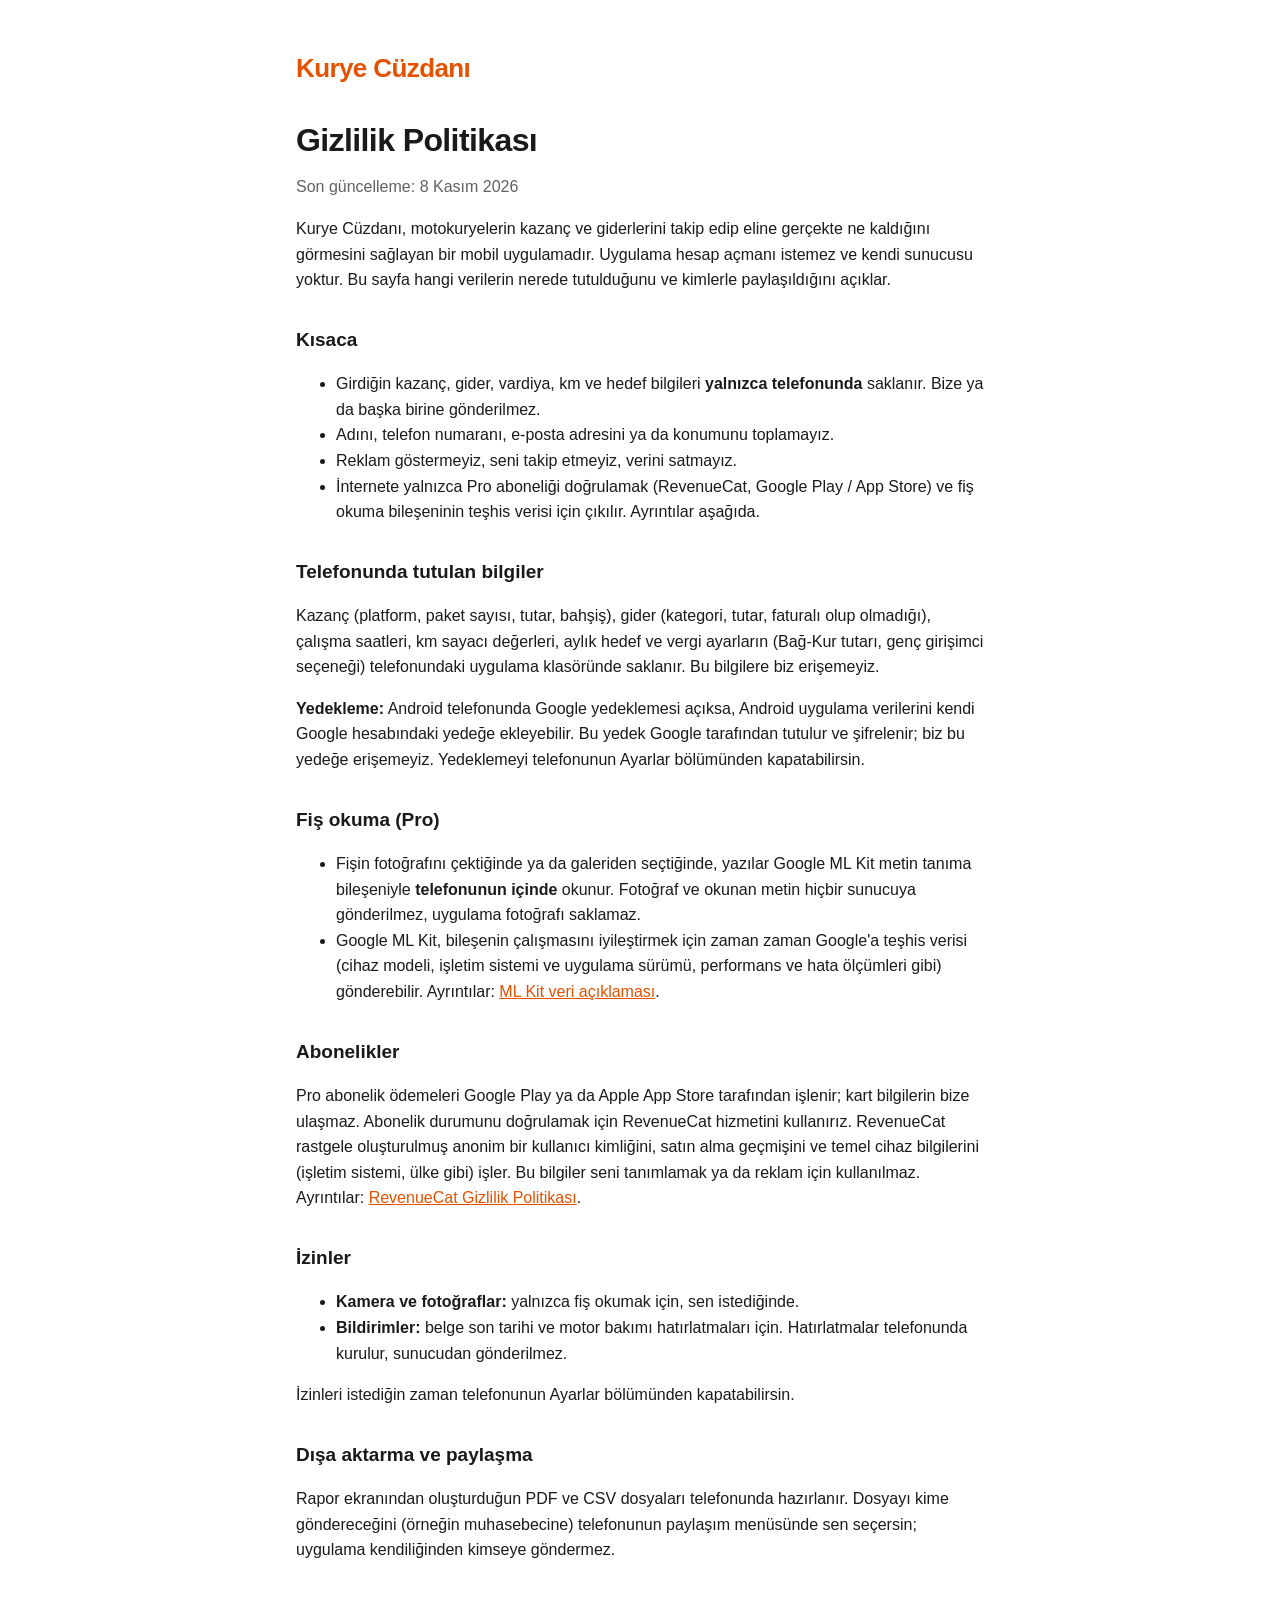
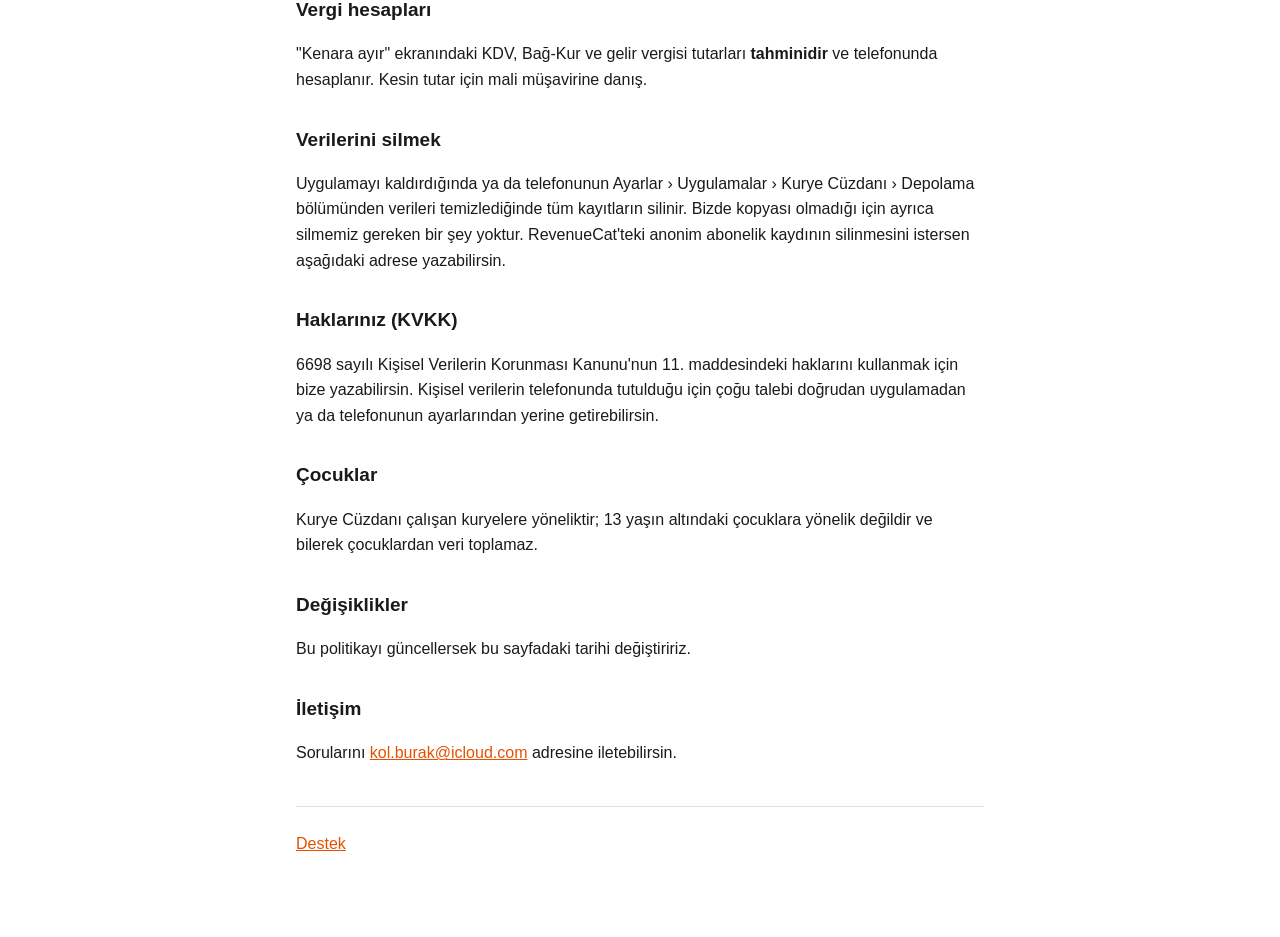
==== privacy.html @ 36efa277 "Kurye Cüzdanı: ilk sürüm (ücretsiz MVP + Pro özellikleri) - Kazanç/gider/vardiya girişi, ana ekran, " ====
<!doctype html>
<html lang="tr">
<head>
<meta charset="utf-8">
<meta name="viewport" content="width=device-width, initial-scale=1">
<title>Kurye Cüzdanı Gizlilik Politikası</title>
<link rel="stylesheet" href="style.css">
</head>
<body>
<main>
<p class="logo">Kurye Cüzdanı</p>
<h1>Gizlilik Politikası</h1>
<p class="muted">Son güncelleme: 8 Kasım 2026</p>

<p>Kurye Cüzdanı, motokuryelerin kazanç ve giderlerini takip edip eline gerçekte ne kaldığını görmesini sağlayan bir mobil uygulamadır. Uygulama hesap açmanı istemez ve kendi sunucusu yoktur. Bu sayfa hangi verilerin nerede tutulduğunu ve kimlerle paylaşıldığını açıklar.</p>

<h2>Kısaca</h2>
<ul>
<li>Girdiğin kazanç, gider, vardiya, km ve hedef bilgileri <strong>yalnızca telefonunda</strong> saklanır. Bize ya da başka birine gönderilmez.</li>
<li>Adını, telefon numaranı, e-posta adresini ya da konumunu toplamayız.</li>
<li>Reklam göstermeyiz, seni takip etmeyiz, verini satmayız.</li>
<li>İnternete yalnızca Pro aboneliği doğrulamak (RevenueCat, Google Play / App Store) ve fiş okuma bileşeninin teşhis verisi için çıkılır. Ayrıntılar aşağıda.</li>
</ul>

<h2>Telefonunda tutulan bilgiler</h2>
<p>Kazanç (platform, paket sayısı, tutar, bahşiş), gider (kategori, tutar, faturalı olup olmadığı), çalışma saatleri, km sayacı değerleri, aylık hedef ve vergi ayarların (Bağ-Kur tutarı, genç girişimci seçeneği) telefonundaki uygulama klasöründe saklanır. Bu bilgilere biz erişemeyiz.</p>
<p><strong>Yedekleme:</strong> Android telefonunda Google yedeklemesi açıksa, Android uygulama verilerini kendi Google hesabındaki yedeğe ekleyebilir. Bu yedek Google tarafından tutulur ve şifrelenir; biz bu yedeğe erişemeyiz. Yedeklemeyi telefonunun Ayarlar bölümünden kapatabilirsin.</p>

<h2>Fiş okuma (Pro)</h2>
<ul>
<li>Fişin fotoğrafını çektiğinde ya da galeriden seçtiğinde, yazılar Google ML Kit metin tanıma bileşeniyle <strong>telefonunun içinde</strong> okunur. Fotoğraf ve okunan metin hiçbir sunucuya gönderilmez, uygulama fotoğrafı saklamaz.</li>
<li>Google ML Kit, bileşenin çalışmasını iyileştirmek için zaman zaman Google'a teşhis verisi (cihaz modeli, işletim sistemi ve uygulama sürümü, performans ve hata ölçümleri gibi) gönderebilir. Ayrıntılar: <a href="https://developers.google.com/ml-kit/android-data-disclosure">ML Kit veri açıklaması</a>.</li>
</ul>

<h2>Abonelikler</h2>
<p>Pro abonelik ödemeleri Google Play ya da Apple App Store tarafından işlenir; kart bilgilerin bize ulaşmaz. Abonelik durumunu doğrulamak için RevenueCat hizmetini kullanırız. RevenueCat rastgele oluşturulmuş anonim bir kullanıcı kimliğini, satın alma geçmişini ve temel cihaz bilgilerini (işletim sistemi, ülke gibi) işler. Bu bilgiler seni tanımlamak ya da reklam için kullanılmaz. Ayrıntılar: <a href="https://www.revenuecat.com/privacy">RevenueCat Gizlilik Politikası</a>.</p>

<h2>İzinler</h2>
<ul>
<li><strong>Kamera ve fotoğraflar:</strong> yalnızca fiş okumak için, sen istediğinde.</li>
<li><strong>Bildirimler:</strong> belge son tarihi ve motor bakımı hatırlatmaları için. Hatırlatmalar telefonunda kurulur, sunucudan gönderilmez.</li>
</ul>
<p>İzinleri istediğin zaman telefonunun Ayarlar bölümünden kapatabilirsin.</p>

<h2>Dışa aktarma ve paylaşma</h2>
<p>Rapor ekranından oluşturduğun PDF ve CSV dosyaları telefonunda hazırlanır. Dosyayı kime göndereceğini (örneğin muhasebecine) telefonunun paylaşım menüsünde sen seçersin; uygulama kendiliğinden kimseye göndermez.</p>

<h2>Vergi hesapları</h2>
<p>"Kenara ayır" ekranındaki KDV, Bağ-Kur ve gelir vergisi tutarları <strong>tahminidir</strong> ve telefonunda hesaplanır. Kesin tutar için mali müşavirine danış.</p>

<h2>Verilerini silmek</h2>
<p>Uygulamayı kaldırdığında ya da telefonunun Ayarlar › Uygulamalar › Kurye Cüzdanı › Depolama bölümünden verileri temizlediğinde tüm kayıtların silinir. Bizde kopyası olmadığı için ayrıca silmemiz gereken bir şey yoktur. RevenueCat'teki anonim abonelik kaydının silinmesini istersen aşağıdaki adrese yazabilirsin.</p>

<h2>Haklarınız (KVKK)</h2>
<p>6698 sayılı Kişisel Verilerin Korunması Kanunu'nun 11. maddesindeki haklarını kullanmak için bize yazabilirsin. Kişisel verilerin telefonunda tutulduğu için çoğu talebi doğrudan uygulamadan ya da telefonunun ayarlarından yerine getirebilirsin.</p>

<h2>Çocuklar</h2>
<p>Kurye Cüzdanı çalışan kuryelere yöneliktir; 13 yaşın altındaki çocuklara yönelik değildir ve bilerek çocuklardan veri toplamaz.</p>

<h2>Değişiklikler</h2>
<p>Bu politikayı güncellersek bu sayfadaki tarihi değiştiririz.</p>

<h2>İletişim</h2>
<p>Sorularını <a href="mailto:kol.burak@icloud.com">kol.burak@icloud.com</a> adresine iletebilirsin.</p>

<hr>
<p class="muted"><a href="index.html">Destek</a></p>
</main>
</body>
</html>
---- style.css ----
:root { --ink: #1a1a1a; --muted: #616161; --line: #e0e0e0; --bg: #ffffff; --accent: #e65100; }
@media (prefers-color-scheme: dark) {
  :root { --ink: #f2f2f2; --muted: #b0b0b0; --line: #333333; --bg: #121212; --accent: #ff8a3d; }
}
* { box-sizing: border-box; }
body { margin: 0; background: var(--bg); color: var(--ink);
  font: 16px/1.6 -apple-system, BlinkMacSystemFont, "Segoe UI", Roboto, sans-serif; }
main { max-width: 720px; margin: 0 auto; padding: 48px 16px 64px; }
.logo { font-weight: 800; font-size: 26px; letter-spacing: -0.6px; margin: 0 0 32px; color: var(--accent); }
h1 { font-size: 32px; letter-spacing: -0.6px; line-height: 1.15; margin: 0 0 8px; }
h2 { font-size: 19px; margin: 32px 0 8px; }
p, li { color: var(--ink); }
.muted { color: var(--muted); }
a { color: var(--accent); }
table { width: 100%; border-collapse: collapse; margin: 8px 0; font-size: 15px; }
th, td { text-align: left; vertical-align: top; padding: 8px 6px; border-bottom: 1px solid var(--line); }
th { color: var(--muted); font-weight: 600; }
hr { border: 0; border-top: 1px solid var(--line); margin: 40px 0 24px; }
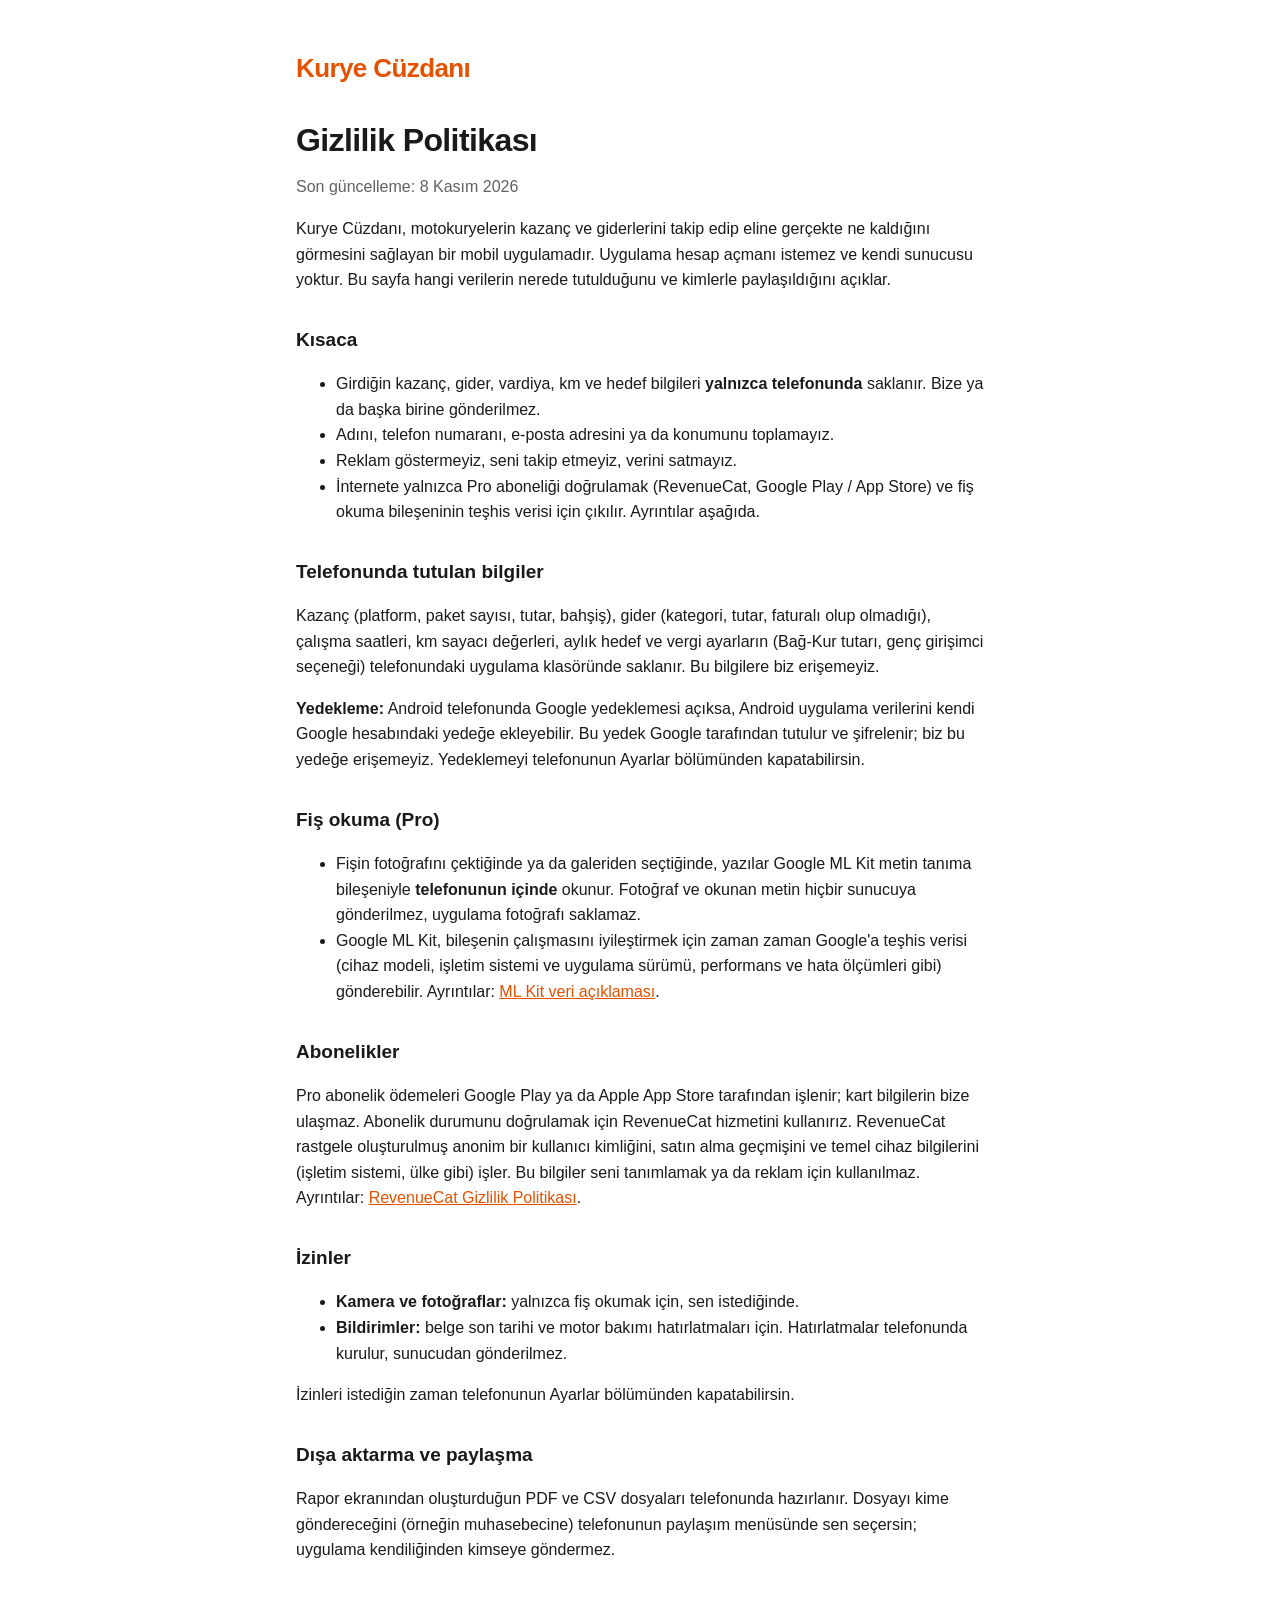
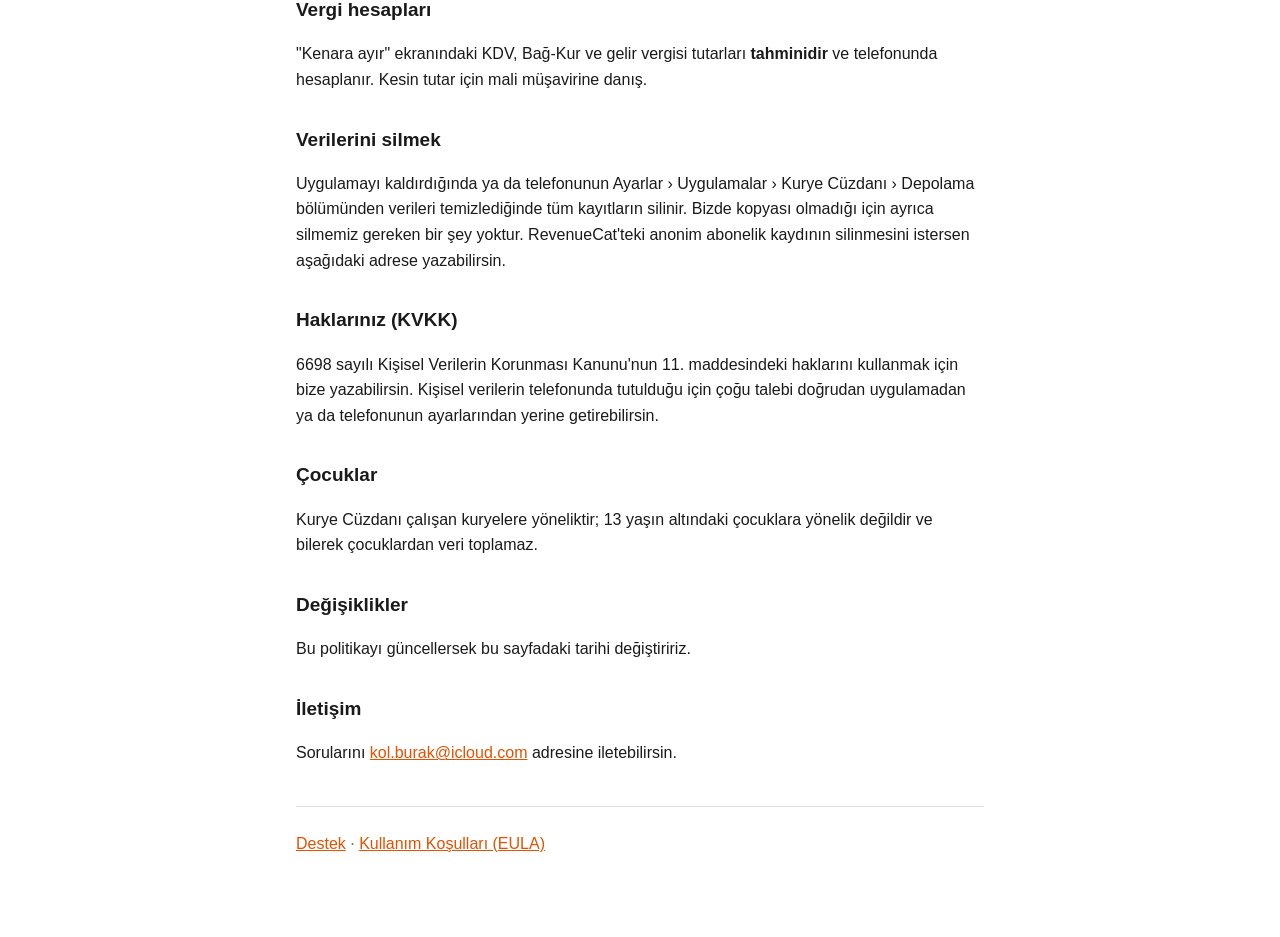
==== commit 755b2b08: "iOS/TestFlight hazırlığı: paket kimliği, iOS 15.5, Codemagic, EULA - Paket kimliği iOS ve Android: c" ====
--- a/privacy.html
+++ b/privacy.html
@@ -64,7 +64,7 @@
 <p>Sorularını <a href="mailto:kol.burak@icloud.com">kol.burak@icloud.com</a> adresine iletebilirsin.</p>
 
 <hr>
-<p class="muted"><a href="index.html">Destek</a></p>
+<p class="muted"><a href="index.html">Destek</a> · <a href="https://www.apple.com/legal/internet-services/itunes/dev/stdeula/">Kullanım Koşulları (EULA)</a></p>
 </main>
 </body>
 </html>
